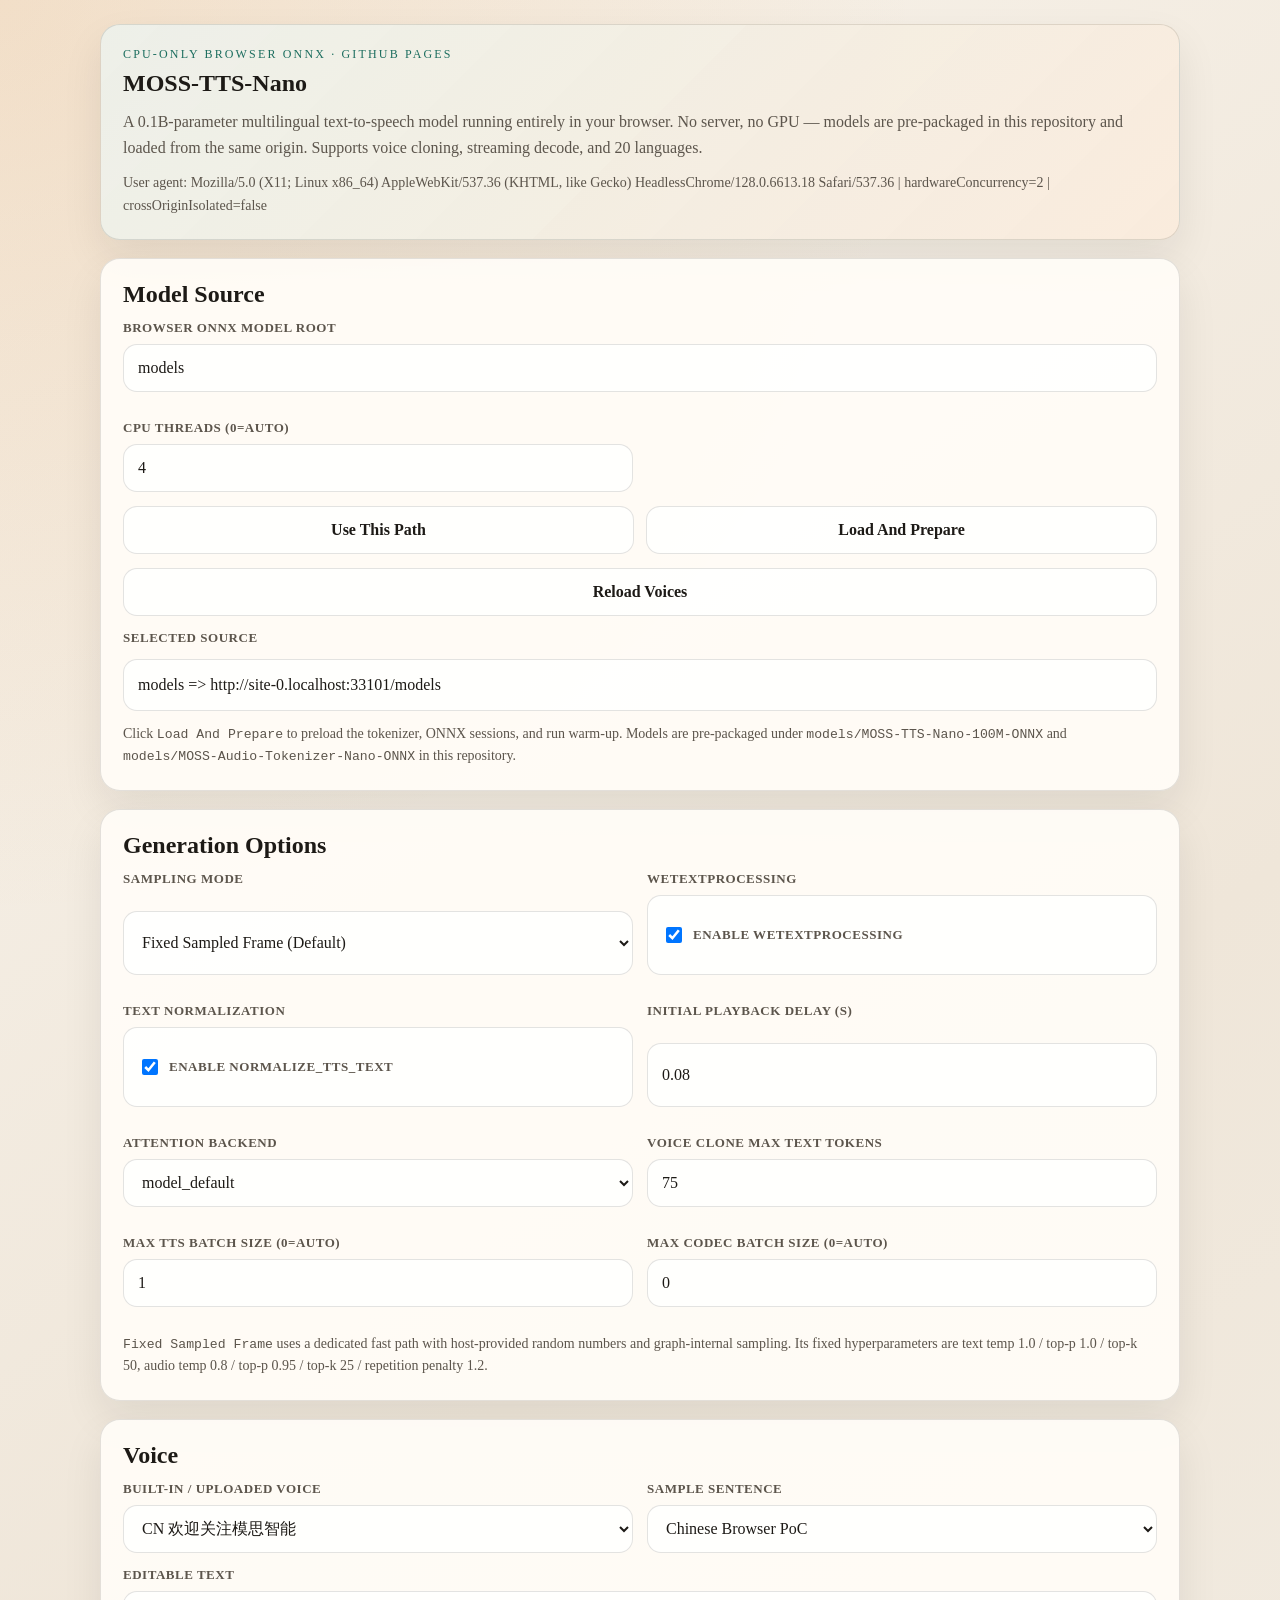
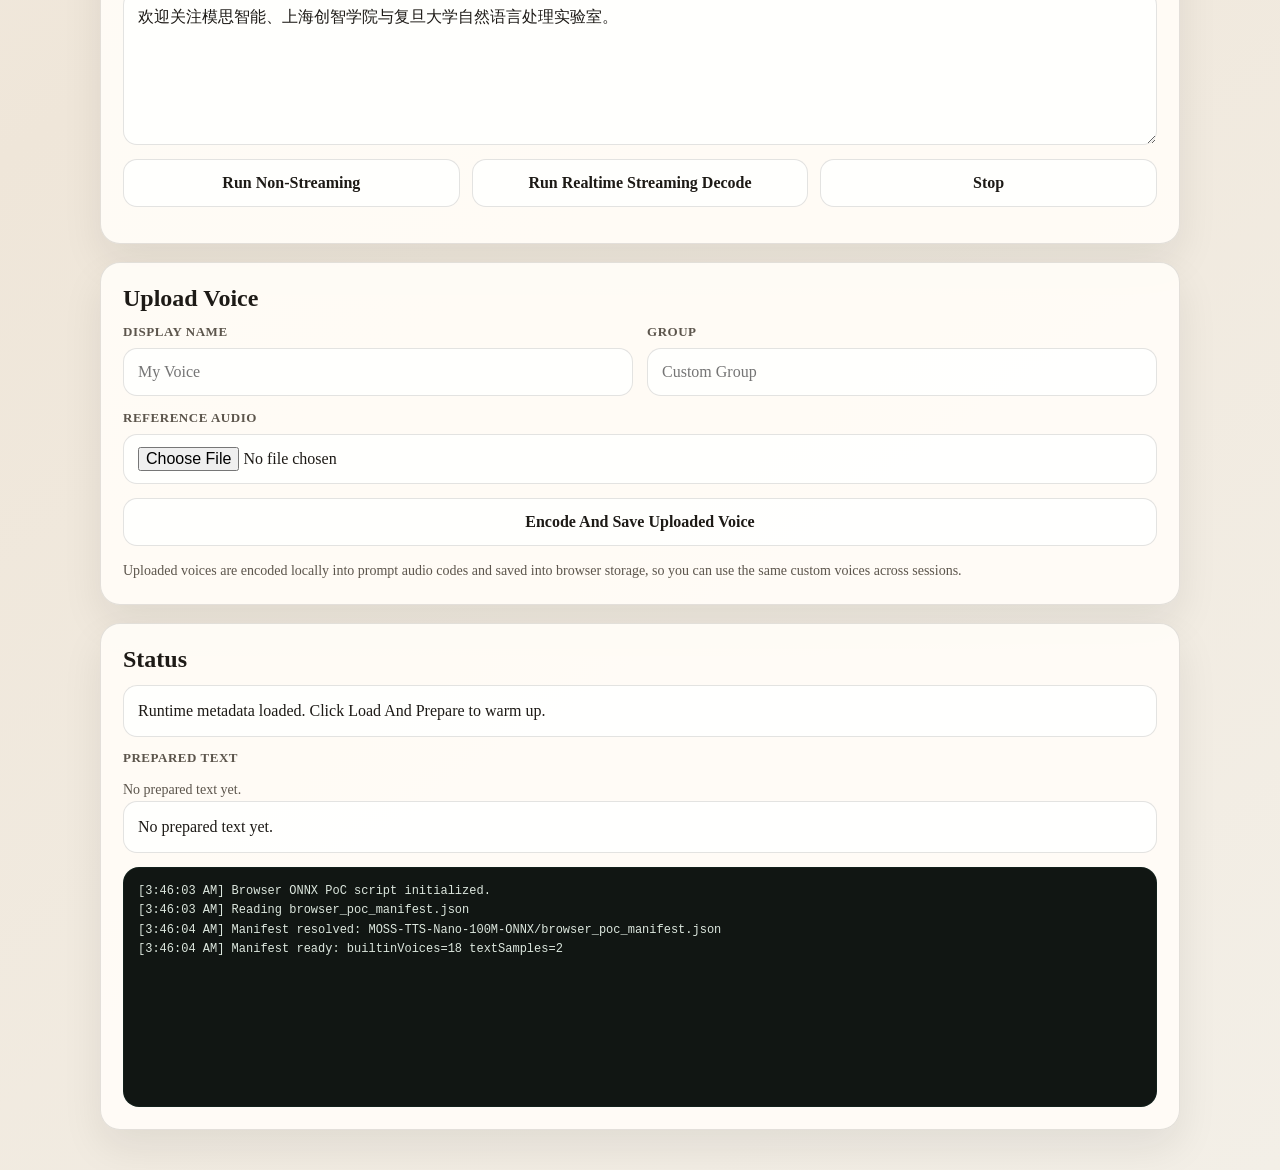
==== index.html @ bf4d9d35 "feat: Deploy MOSS-TTS-Nano to GitHub Pages Co-authored-by: traeagent <traeagent@users.noreply.github" ====
<!DOCTYPE html>
<html lang="en">
<head>
  <meta charset="UTF-8">
  <meta name="viewport" content="width=device-width, initial-scale=1.0">
  <title>MOSS-TTS-Nano · Browser TTS</title>
  <meta name="description" content="MOSS-TTS-Nano 0.1B multilingual TTS running entirely in your browser via ONNX Runtime Web. No server, no GPU — open and use.">
  <link rel="icon" href="assets/mosi-logo.png" type="image/png">
  <link rel="stylesheet" href="app.css">
</head>
<body>
  <main class="layout">
    <section class="panel hero">
      <p class="eyebrow">CPU-only Browser ONNX · GitHub Pages</p>
      <h1>MOSS-TTS-Nano</h1>
      <p class="lead">
        A 0.1B-parameter multilingual text-to-speech model running entirely in your browser.
        No server, no GPU — models are pre-packaged in this repository and loaded from the same origin.
        Supports voice cloning, streaming decode, and 20 languages.
      </p>
      <p id="browser-info" class="meta"></p>
    </section>

    <section class="panel">
      <h2>Model Source</h2>
      <div class="grid two-up">
        <label class="field wide">
          <span>Browser ONNX Model Root</span>
          <input
            id="model-dir-path"
            type="text"
            spellcheck="false"
            placeholder="models"
          >
        </label>
        <label class="field">
          <span>CPU Threads (0=auto)</span>
          <input id="cpu-thread-count" type="number" min="0" step="1" value="4">
        </label>
      </div>
      <div class="actions">
        <button id="btn-use-model-path" type="button">Use This Path</button>
        <button id="btn-load-poc-assets" type="button">Load And Prepare</button>
      </div>
      <div class="actions">
        <button id="btn-reload-voices" type="button">Reload Voices</button>
      </div>
      <p class="field-label">Selected Source</p>
      <div id="model-dir-value" class="readonly">No path selected.</div>
      <p class="meta">
        Click <code>Load And Prepare</code> to preload the tokenizer, ONNX sessions, and run warm-up.
        Models are pre-packaged under <code>models/MOSS-TTS-Nano-100M-ONNX</code> and
        <code>models/MOSS-Audio-Tokenizer-Nano-ONNX</code> in this repository.
      </p>
    </section>

    <section class="panel">
      <h2>Generation Options</h2>
      <div class="grid two-up">
        <label class="field">
          <span>Sampling Mode</span>
          <select id="sample-mode">
            <option value="fixed">Fixed Sampled Frame (Default)</option>
            <option value="full">Sample Full</option>
          </select>
        </label>
        <div class="field checkbox-field">
          <span>WeTextProcessing</span>
          <label class="checkbox-label checkbox-card" for="wetext-processing-enabled">
            <input id="wetext-processing-enabled" type="checkbox" checked>
            <span>Enable WeTextProcessing</span>
          </label>
        </div>
        <div class="field checkbox-field">
          <span>Text Normalization</span>
          <label class="checkbox-label checkbox-card" for="normalize-tts-text-enabled">
            <input id="normalize-tts-text-enabled" type="checkbox" checked>
            <span>Enable normalize_tts_text</span>
          </label>
        </div>
        <label class="field">
          <span>Initial Playback Delay (s)</span>
          <input id="initial-playback-delay" type="number" min="0" step="0.01" value="0.08">
        </label>
        <label class="field">
          <span>Attention Backend</span>
          <select id="attn-implementation">
            <option value="model_default">model_default</option>
            <option value="sdpa">sdpa</option>
            <option value="eager">eager</option>
          </select>
        </label>
        <label class="field">
          <span>Voice Clone Max Text Tokens</span>
          <input id="voice-clone-max-text-tokens" type="number" min="25" step="1" value="75">
        </label>
        <label class="field">
          <span>Max TTS Batch Size (0=auto)</span>
          <input id="tts-max-batch-size" type="number" min="0" step="1" value="1">
        </label>
        <label class="field">
          <span>Max Codec Batch Size (0=auto)</span>
          <input id="codec-max-batch-size" type="number" min="0" step="1" value="0">
        </label>
      </div>
      <p class="meta">
        <code>Fixed Sampled Frame</code> uses a dedicated fast path with host-provided random numbers and graph-internal sampling.
        Its fixed hyperparameters are text temp 1.0 / top-p 1.0 / top-k 50, audio temp 0.8 / top-p 0.95 / top-k 25 / repetition penalty 1.2.
      </p>
    </section>

    <section class="panel">
      <h2>Voice</h2>
      <div class="grid two-up">
        <label class="field">
          <span>Built-in / Uploaded Voice</span>
          <select id="voice-select"></select>
        </label>
        <label class="field">
          <span>Sample Sentence</span>
          <select id="sample-select"></select>
        </label>
      </div>
      <label class="field">
        <span>Editable Text</span>
        <textarea id="tts-text" rows="5" placeholder="Enter the text you want to synthesize."></textarea>
      </label>
      <div class="actions">
        <button id="btn-run-non-streaming" type="button" disabled>Run Non-Streaming</button>
        <button id="btn-run-streaming" type="button" disabled>Run Realtime Streaming Decode</button>
        <button id="btn-stop-playback" type="button">Stop</button>
      </div>
    </section>

    <section class="panel">
      <h2>Upload Voice</h2>
      <div class="grid two-up">
        <label class="field">
          <span>Display Name</span>
          <input id="uploaded-voice-name" type="text" maxlength="80" placeholder="My Voice">
        </label>
        <label class="field">
          <span>Group</span>
          <input id="uploaded-voice-group" type="text" maxlength="80" placeholder="Custom Group">
        </label>
      </div>
      <label class="field">
        <span>Reference Audio</span>
        <input id="uploaded-voice-file" type="file" accept=".wav,.mp3,.flac,.ogg,.m4a,audio/*">
      </label>
      <div class="actions">
        <button id="btn-save-uploaded-voice" type="button">Encode And Save Uploaded Voice</button>
      </div>
      <p class="meta">
        Uploaded voices are encoded locally into prompt audio codes and saved into browser storage,
        so you can use the same custom voices across sessions.
      </p>
    </section>

    <section class="panel">
      <h2>Status</h2>
      <div id="status-value" class="readonly"></div>
      <p class="field-label">Prepared Text</p>
      <div id="prepared-text-meta" class="meta">No prepared text yet.</div>
      <div id="prepared-text-value" class="readonly">No prepared text yet.</div>
      <pre id="log-output" class="log-output"></pre>
    </section>
  </main>

  <!-- Cross-origin isolation service worker (enables multi-threaded WASM) -->
  <script src="coi-serviceworker.js"></script>
  <!-- Chrome extension API shim (runtime.getURL / storage.local) -->
  <script src="chrome-shim.js"></script>
  <!-- Browser model store (defines NanoReaderBrowserModelStore) -->
  <script src="model_store.js"></script>
  <!-- Main application bundle (ES module) -->
  <script type="module" src="app.js"></script>
</body>
</html>
---- app.css ----
:root {
  --bg: #f4efe7;
  --panel: rgba(255, 252, 247, 0.94);
  --ink: #1d1a16;
  --muted: #5c554c;
  --accent: #1c6e5f;
  --accent-2: #d68229;
  --border: rgba(29, 26, 22, 0.12);
  --shadow: 0 18px 40px rgba(29, 26, 22, 0.08);
}

* {
  box-sizing: border-box;
}

body {
  margin: 0;
  min-height: 100vh;
  font-family: Georgia, "Times New Roman", serif;
  color: var(--ink);
  background:
    radial-gradient(circle at top left, rgba(214, 130, 41, 0.18), transparent 30%),
    linear-gradient(145deg, #f8f3eb 0%, #efe6d9 48%, #f3efe7 100%);
}

.layout {
  width: min(1080px, calc(100% - 32px));
  margin: 24px auto 40px;
  display: grid;
  gap: 18px;
}

.panel {
  padding: 22px;
  border: 1px solid var(--border);
  border-radius: 20px;
  background: var(--panel);
  box-shadow: var(--shadow);
}

.hero {
  background:
    linear-gradient(135deg, rgba(28, 110, 95, 0.08), rgba(214, 130, 41, 0.12)),
    var(--panel);
}

.eyebrow {
  margin: 0 0 8px;
  font-size: 12px;
  letter-spacing: 0.18em;
  text-transform: uppercase;
  color: var(--accent);
}

h1,
h2 {
  margin: 0 0 12px;
}

.lead,
.meta {
  margin: 0;
  color: var(--muted);
  line-height: 1.6;
}

.meta {
  margin-top: 12px;
  font-size: 14px;
}

.grid {
  display: grid;
  gap: 14px;
}

.two-up {
  grid-template-columns: repeat(2, minmax(0, 1fr));
}

.field {
  display: grid;
  gap: 8px;
  margin-bottom: 14px;
}

.field.wide {
  grid-column: 1 / -1;
}

.field span,
.field-label {
  font-size: 13px;
  font-weight: 700;
  letter-spacing: 0.04em;
  text-transform: uppercase;
  color: var(--muted);
}

input,
select,
textarea,
button,
.readonly {
  width: 100%;
  border-radius: 14px;
  border: 1px solid var(--border);
  background: rgba(255, 255, 255, 0.82);
  color: var(--ink);
  font: inherit;
}

input,
select,
textarea,
.readonly {
  min-height: 48px;
  padding: 12px 14px;
}

textarea {
  min-height: 132px;
  resize: vertical;
  line-height: 1.6;
}

button {
  min-height: 48px;
  padding: 12px 16px;
  font-weight: 700;
  cursor: pointer;
  transition: transform 0.18s ease, border-color 0.18s ease, background-color 0.18s ease;
}

button:hover:not(:disabled) {
  transform: translateY(-1px);
  border-color: rgba(28, 110, 95, 0.42);
}

button:disabled {
  cursor: not-allowed;
  opacity: 0.55;
}

.actions {
  display: flex;
  flex-wrap: wrap;
  gap: 12px;
  margin-bottom: 14px;
}

.actions button {
  flex: 1 1 220px;
}

.checkbox-label {
  display: inline-flex;
  align-items: center;
  gap: 8px;
  margin: 0;
  color: var(--ink);
  font-weight: 700;
  letter-spacing: 0.04em;
  text-transform: uppercase;
}

.checkbox-label input[type="checkbox"] {
  width: 16px;
  height: 16px;
}

.checkbox-field {
  align-content: start;
}

.checkbox-card {
  width: 100%;
  min-height: 48px;
  padding: 12px 14px;
  border: 1px solid var(--border);
  border-radius: 14px;
  background: rgba(255, 255, 255, 0.82);
}

.readonly {
  display: flex;
  align-items: center;
  min-height: 52px;
}

.log-output {
  min-height: 240px;
  margin: 14px 0 0;
  padding: 14px;
  overflow: auto;
  border-radius: 16px;
  border: 1px solid rgba(28, 110, 95, 0.12);
  background: #111613;
  color: #dce7de;
  font-family: "Cascadia Code", Consolas, monospace;
  font-size: 12px;
  line-height: 1.6;
}

code {
  font-family: "Cascadia Code", Consolas, monospace;
  font-size: 0.94em;
}

@media (max-width: 720px) {
  .layout {
    width: min(100%, calc(100% - 20px));
    margin-top: 16px;
  }

  .panel {
    padding: 18px;
  }

  .two-up {
    grid-template-columns: 1fr;
  }
}
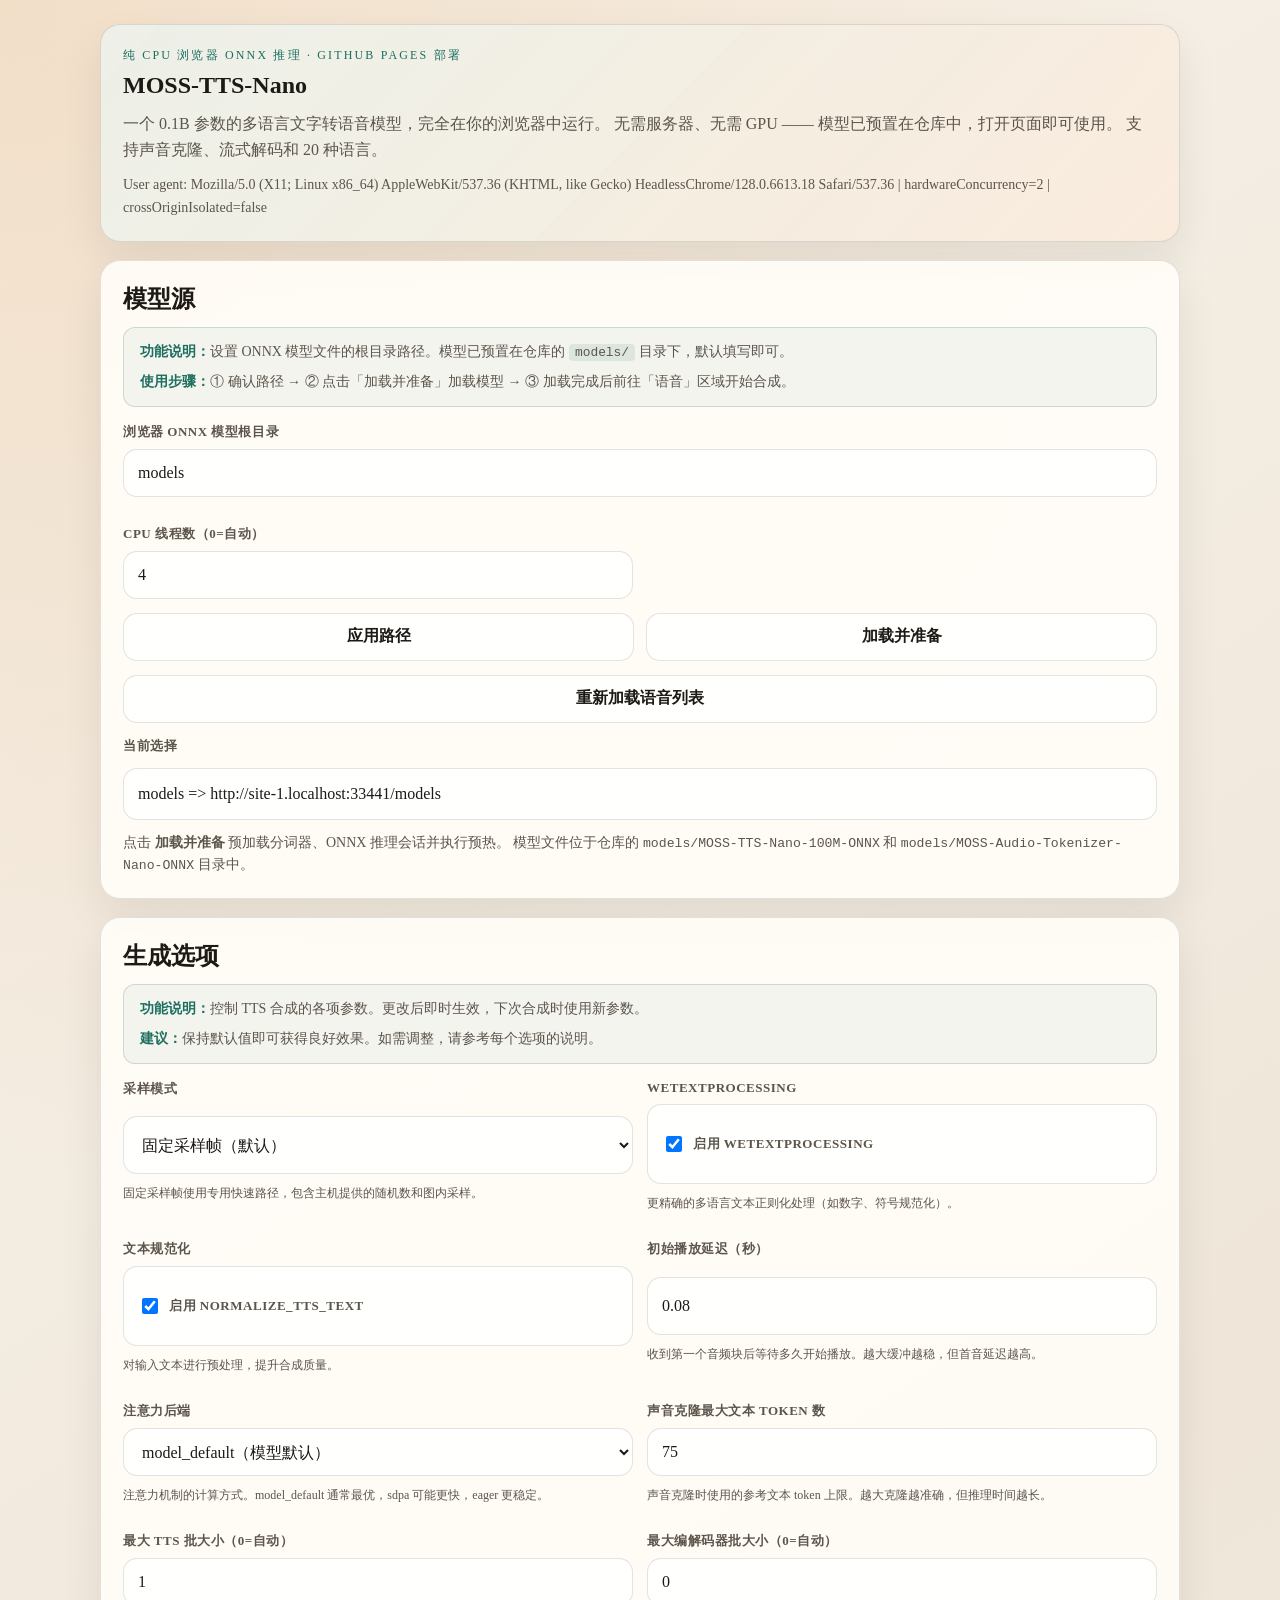
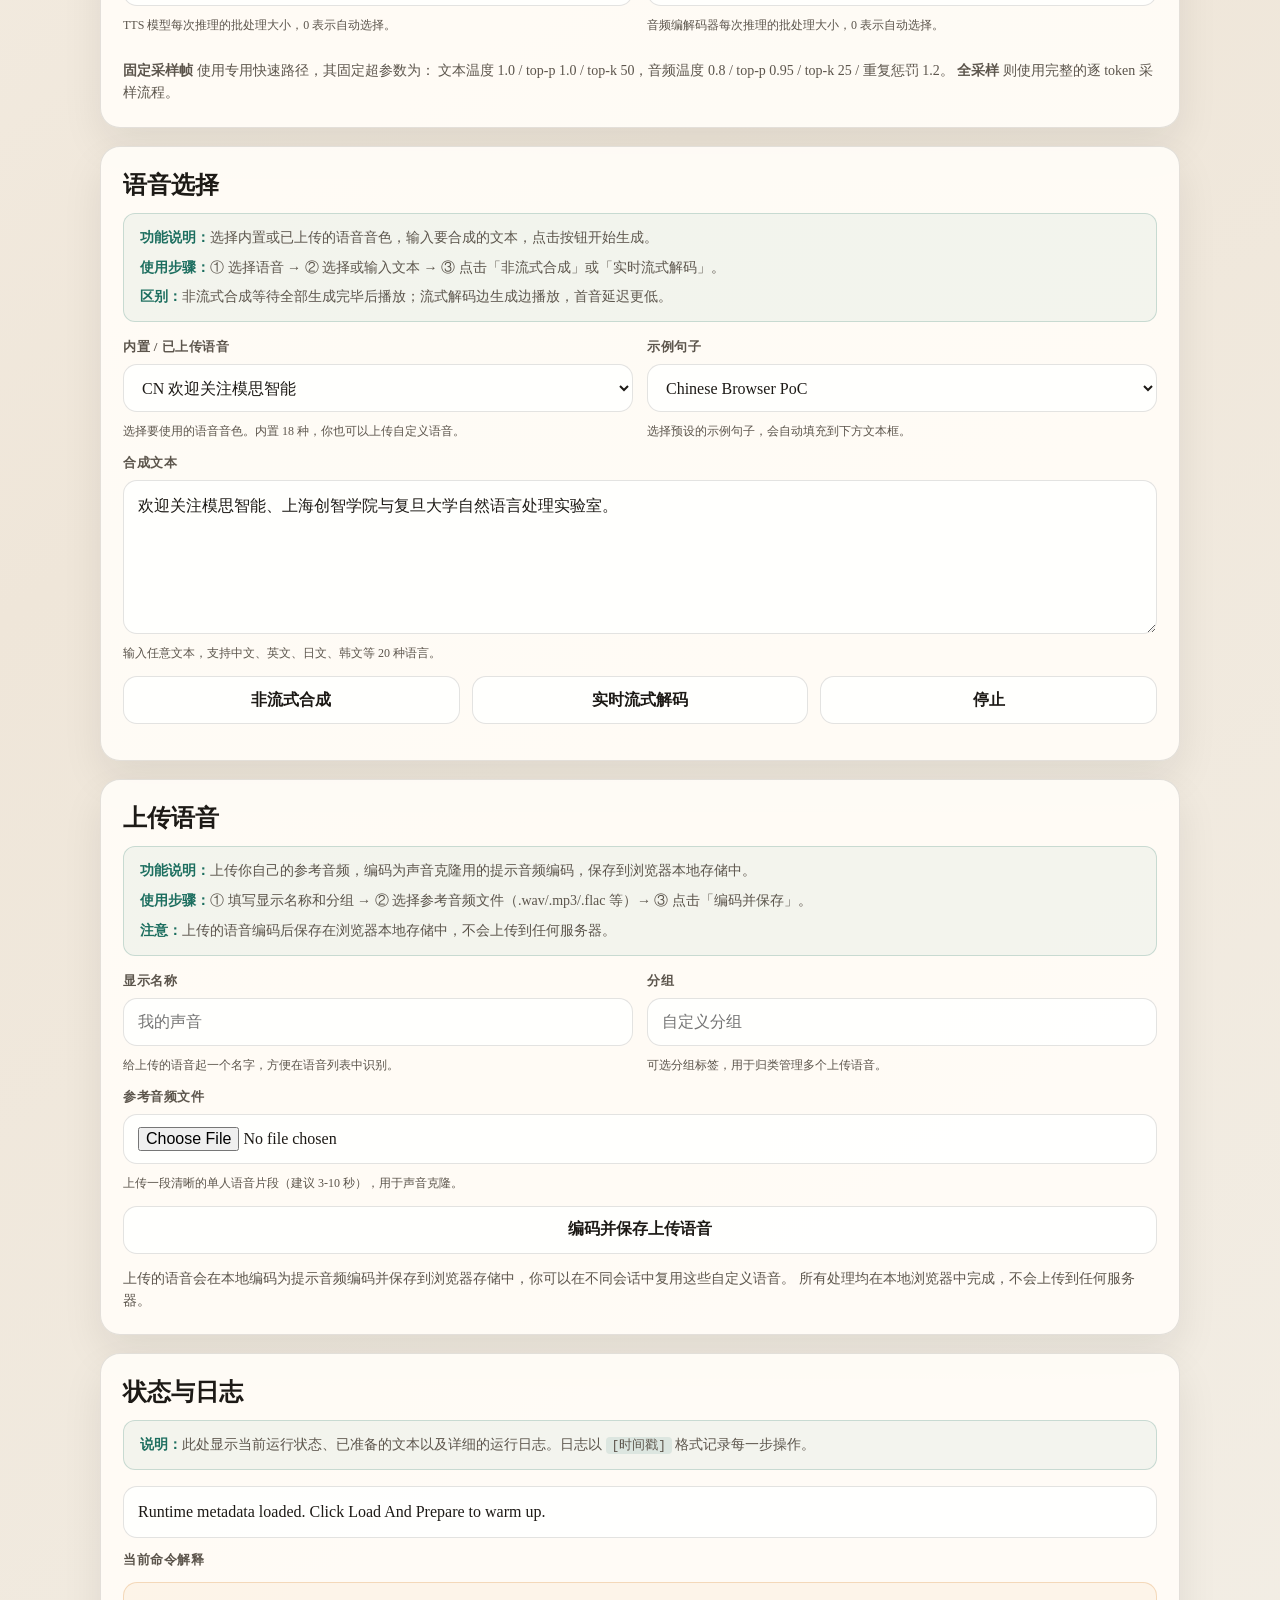
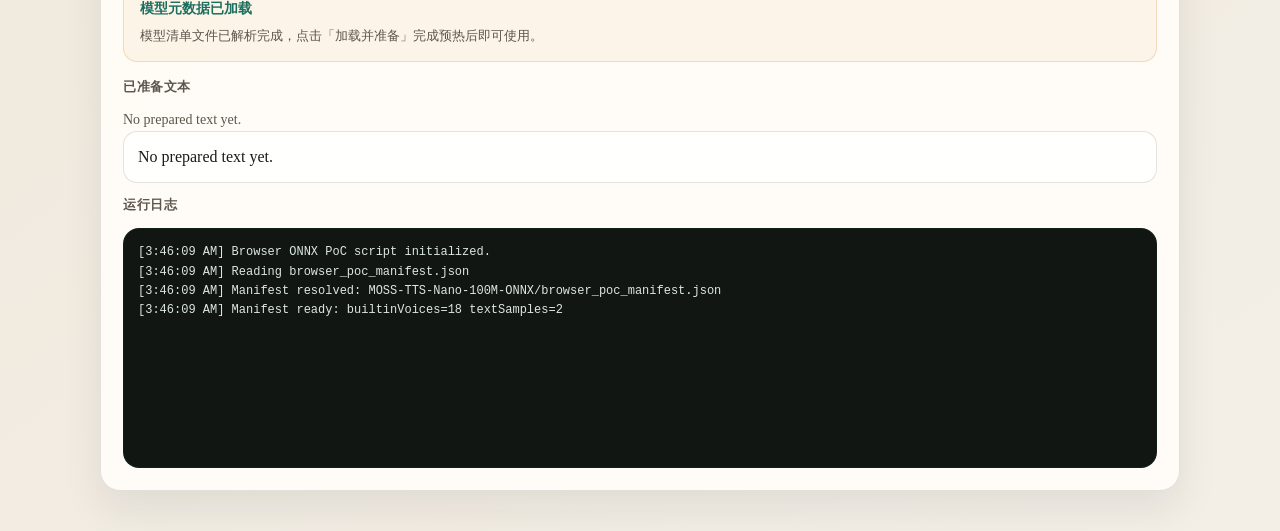
==== commit f6cabf1f: "feat: Deploy MOSS-TTS-Nano to GitHub Pages Co-authored-by: traeagent <traeagent@users.noreply.github" ====
--- a/index.html
+++ b/index.html
@@ -1,31 +1,37 @@
 <!DOCTYPE html>
-<html lang="en">
+<html lang="zh-CN">
 <head>
   <meta charset="UTF-8">
   <meta name="viewport" content="width=device-width, initial-scale=1.0">
-  <title>MOSS-TTS-Nano · Browser TTS</title>
-  <meta name="description" content="MOSS-TTS-Nano 0.1B multilingual TTS running entirely in your browser via ONNX Runtime Web. No server, no GPU — open and use.">
+  <title>MOSS-TTS-Nano · 浏览器文字转语音</title>
+  <meta name="description" content="MOSS-TTS-Nano 0.1B 多语言 TTS 模型，完全在浏览器中运行，通过 ONNX Runtime Web 推理。无需服务器、无需 GPU，打开即用。">
   <link rel="icon" href="assets/mosi-logo.png" type="image/png">
   <link rel="stylesheet" href="app.css">
 </head>
 <body>
   <main class="layout">
+    <!-- 页面标题 -->
     <section class="panel hero">
-      <p class="eyebrow">CPU-only Browser ONNX · GitHub Pages</p>
+      <p class="eyebrow">纯 CPU 浏览器 ONNX 推理 · GitHub Pages 部署</p>
       <h1>MOSS-TTS-Nano</h1>
       <p class="lead">
-        A 0.1B-parameter multilingual text-to-speech model running entirely in your browser.
-        No server, no GPU — models are pre-packaged in this repository and loaded from the same origin.
-        Supports voice cloning, streaming decode, and 20 languages.
+        一个 0.1B 参数的多语言文字转语音模型，完全在你的浏览器中运行。
+        无需服务器、无需 GPU —— 模型已预置在仓库中，打开页面即可使用。
+        支持声音克隆、流式解码和 20 种语言。
       </p>
       <p id="browser-info" class="meta"></p>
     </section>
 
-    <section class="panel">
-      <h2>Model Source</h2>
+    <!-- 模型源 -->
+    <section class="panel">
+      <h2>模型源</h2>
+      <div class="help-box">
+        <p><strong>功能说明：</strong>设置 ONNX 模型文件的根目录路径。模型已预置在仓库的 <code>models/</code> 目录下，默认填写即可。</p>
+        <p><strong>使用步骤：</strong>① 确认路径 → ② 点击「加载并准备」加载模型 → ③ 加载完成后前往「语音」区域开始合成。</p>
+      </div>
       <div class="grid two-up">
         <label class="field wide">
-          <span>Browser ONNX Model Root</span>
+          <span>浏览器 ONNX 模型根目录</span>
           <input
             id="model-dir-path"
             type="text"
@@ -34,146 +40,188 @@
           >
         </label>
         <label class="field">
-          <span>CPU Threads (0=auto)</span>
+          <span>CPU 线程数（0=自动）</span>
           <input id="cpu-thread-count" type="number" min="0" step="1" value="4">
         </label>
       </div>
       <div class="actions">
-        <button id="btn-use-model-path" type="button">Use This Path</button>
-        <button id="btn-load-poc-assets" type="button">Load And Prepare</button>
-      </div>
-      <div class="actions">
-        <button id="btn-reload-voices" type="button">Reload Voices</button>
-      </div>
-      <p class="field-label">Selected Source</p>
-      <div id="model-dir-value" class="readonly">No path selected.</div>
+        <button id="btn-use-model-path" type="button">应用路径</button>
+        <button id="btn-load-poc-assets" type="button">加载并准备</button>
+      </div>
+      <div class="actions">
+        <button id="btn-reload-voices" type="button">重新加载语音列表</button>
+      </div>
+      <p class="field-label">当前选择</p>
+      <div id="model-dir-value" class="readonly">尚未选择路径。</div>
       <p class="meta">
-        Click <code>Load And Prepare</code> to preload the tokenizer, ONNX sessions, and run warm-up.
-        Models are pre-packaged under <code>models/MOSS-TTS-Nano-100M-ONNX</code> and
-        <code>models/MOSS-Audio-Tokenizer-Nano-ONNX</code> in this repository.
-      </p>
-    </section>
-
-    <section class="panel">
-      <h2>Generation Options</h2>
-      <div class="grid two-up">
-        <label class="field">
-          <span>Sampling Mode</span>
+        点击 <strong>加载并准备</strong> 预加载分词器、ONNX 推理会话并执行预热。
+        模型文件位于仓库的 <code>models/MOSS-TTS-Nano-100M-ONNX</code> 和
+        <code>models/MOSS-Audio-Tokenizer-Nano-ONNX</code> 目录中。
+      </p>
+    </section>
+
+    <!-- 生成选项 -->
+    <section class="panel">
+      <h2>生成选项</h2>
+      <div class="help-box">
+        <p><strong>功能说明：</strong>控制 TTS 合成的各项参数。更改后即时生效，下次合成时使用新参数。</p>
+        <p><strong>建议：</strong>保持默认值即可获得良好效果。如需调整，请参考每个选项的说明。</p>
+      </div>
+      <div class="grid two-up">
+        <label class="field">
+          <span>采样模式</span>
           <select id="sample-mode">
-            <option value="fixed">Fixed Sampled Frame (Default)</option>
-            <option value="full">Sample Full</option>
+            <option value="fixed">固定采样帧（默认）</option>
+            <option value="full">全采样</option>
           </select>
+          <small class="field-hint">固定采样帧使用专用快速路径，包含主机提供的随机数和图内采样。</small>
         </label>
         <div class="field checkbox-field">
           <span>WeTextProcessing</span>
           <label class="checkbox-label checkbox-card" for="wetext-processing-enabled">
             <input id="wetext-processing-enabled" type="checkbox" checked>
-            <span>Enable WeTextProcessing</span>
+            <span>启用 WeTextProcessing</span>
           </label>
+          <small class="field-hint">更精确的多语言文本正则化处理（如数字、符号规范化）。</small>
         </div>
         <div class="field checkbox-field">
-          <span>Text Normalization</span>
+          <span>文本规范化</span>
           <label class="checkbox-label checkbox-card" for="normalize-tts-text-enabled">
             <input id="normalize-tts-text-enabled" type="checkbox" checked>
-            <span>Enable normalize_tts_text</span>
+            <span>启用 normalize_tts_text</span>
           </label>
+          <small class="field-hint">对输入文本进行预处理，提升合成质量。</small>
         </div>
         <label class="field">
-          <span>Initial Playback Delay (s)</span>
+          <span>初始播放延迟（秒）</span>
           <input id="initial-playback-delay" type="number" min="0" step="0.01" value="0.08">
-        </label>
-        <label class="field">
-          <span>Attention Backend</span>
+          <small class="field-hint">收到第一个音频块后等待多久开始播放。越大缓冲越稳，但首音延迟越高。</small>
+        </label>
+        <label class="field">
+          <span>注意力后端</span>
           <select id="attn-implementation">
-            <option value="model_default">model_default</option>
-            <option value="sdpa">sdpa</option>
-            <option value="eager">eager</option>
+            <option value="model_default">model_default（模型默认）</option>
+            <option value="sdpa">sdpa（缩放点积注意力）</option>
+            <option value="eager">eager（贪婪计算）</option>
           </select>
-        </label>
-        <label class="field">
-          <span>Voice Clone Max Text Tokens</span>
+          <small class="field-hint">注意力机制的计算方式。model_default 通常最优，sdpa 可能更快，eager 更稳定。</small>
+        </label>
+        <label class="field">
+          <span>声音克隆最大文本 Token 数</span>
           <input id="voice-clone-max-text-tokens" type="number" min="25" step="1" value="75">
-        </label>
-        <label class="field">
-          <span>Max TTS Batch Size (0=auto)</span>
+          <small class="field-hint">声音克隆时使用的参考文本 token 上限。越大克隆越准确，但推理时间越长。</small>
+        </label>
+        <label class="field">
+          <span>最大 TTS 批大小（0=自动）</span>
           <input id="tts-max-batch-size" type="number" min="0" step="1" value="1">
-        </label>
-        <label class="field">
-          <span>Max Codec Batch Size (0=auto)</span>
+          <small class="field-hint">TTS 模型每次推理的批处理大小，0 表示自动选择。</small>
+        </label>
+        <label class="field">
+          <span>最大编解码器批大小（0=自动）</span>
           <input id="codec-max-batch-size" type="number" min="0" step="1" value="0">
+          <small class="field-hint">音频编解码器每次推理的批处理大小，0 表示自动选择。</small>
         </label>
       </div>
       <p class="meta">
-        <code>Fixed Sampled Frame</code> uses a dedicated fast path with host-provided random numbers and graph-internal sampling.
-        Its fixed hyperparameters are text temp 1.0 / top-p 1.0 / top-k 50, audio temp 0.8 / top-p 0.95 / top-k 25 / repetition penalty 1.2.
-      </p>
-    </section>
-
-    <section class="panel">
-      <h2>Voice</h2>
-      <div class="grid two-up">
-        <label class="field">
-          <span>Built-in / Uploaded Voice</span>
+        <strong>固定采样帧</strong> 使用专用快速路径，其固定超参数为：
+        文本温度 1.0 / top-p 1.0 / top-k 50，音频温度 0.8 / top-p 0.95 / top-k 25 / 重复惩罚 1.2。
+        <strong>全采样</strong> 则使用完整的逐 token 采样流程。
+      </p>
+    </section>
+
+    <!-- 语音选择 -->
+    <section class="panel">
+      <h2>语音选择</h2>
+      <div class="help-box">
+        <p><strong>功能说明：</strong>选择内置或已上传的语音音色，输入要合成的文本，点击按钮开始生成。</p>
+        <p><strong>使用步骤：</strong>① 选择语音 → ② 选择或输入文本 → ③ 点击「非流式合成」或「实时流式解码」。</p>
+        <p><strong>区别：</strong>非流式合成等待全部生成完毕后播放；流式解码边生成边播放，首音延迟更低。</p>
+      </div>
+      <div class="grid two-up">
+        <label class="field">
+          <span>内置 / 已上传语音</span>
           <select id="voice-select"></select>
-        </label>
-        <label class="field">
-          <span>Sample Sentence</span>
+          <small class="field-hint">选择要使用的语音音色。内置 18 种，你也可以上传自定义语音。</small>
+        </label>
+        <label class="field">
+          <span>示例句子</span>
           <select id="sample-select"></select>
+          <small class="field-hint">选择预设的示例句子，会自动填充到下方文本框。</small>
         </label>
       </div>
       <label class="field">
-        <span>Editable Text</span>
-        <textarea id="tts-text" rows="5" placeholder="Enter the text you want to synthesize."></textarea>
+        <span>合成文本</span>
+        <textarea id="tts-text" rows="5" placeholder="请输入要合成的文本。支持多语言（中文、英文、日文等 20 种语言）。"></textarea>
+        <small class="field-hint">输入任意文本，支持中文、英文、日文、韩文等 20 种语言。</small>
       </label>
       <div class="actions">
-        <button id="btn-run-non-streaming" type="button" disabled>Run Non-Streaming</button>
-        <button id="btn-run-streaming" type="button" disabled>Run Realtime Streaming Decode</button>
-        <button id="btn-stop-playback" type="button">Stop</button>
-      </div>
-    </section>
-
-    <section class="panel">
-      <h2>Upload Voice</h2>
-      <div class="grid two-up">
-        <label class="field">
-          <span>Display Name</span>
-          <input id="uploaded-voice-name" type="text" maxlength="80" placeholder="My Voice">
-        </label>
-        <label class="field">
-          <span>Group</span>
-          <input id="uploaded-voice-group" type="text" maxlength="80" placeholder="Custom Group">
+        <button id="btn-run-non-streaming" type="button" disabled>非流式合成</button>
+        <button id="btn-run-streaming" type="button" disabled>实时流式解码</button>
+        <button id="btn-stop-playback" type="button">停止</button>
+      </div>
+    </section>
+
+    <!-- 上传语音 -->
+    <section class="panel">
+      <h2>上传语音</h2>
+      <div class="help-box">
+        <p><strong>功能说明：</strong>上传你自己的参考音频，编码为声音克隆用的提示音频编码，保存到浏览器本地存储中。</p>
+        <p><strong>使用步骤：</strong>① 填写显示名称和分组 → ② 选择参考音频文件（.wav/.mp3/.flac 等）→ ③ 点击「编码并保存」。</p>
+        <p><strong>注意：</strong>上传的语音编码后保存在浏览器本地存储中，不会上传到任何服务器。</p>
+      </div>
+      <div class="grid two-up">
+        <label class="field">
+          <span>显示名称</span>
+          <input id="uploaded-voice-name" type="text" maxlength="80" placeholder="我的声音">
+          <small class="field-hint">给上传的语音起一个名字，方便在语音列表中识别。</small>
+        </label>
+        <label class="field">
+          <span>分组</span>
+          <input id="uploaded-voice-group" type="text" maxlength="80" placeholder="自定义分组">
+          <small class="field-hint">可选分组标签，用于归类管理多个上传语音。</small>
         </label>
       </div>
       <label class="field">
-        <span>Reference Audio</span>
+        <span>参考音频文件</span>
         <input id="uploaded-voice-file" type="file" accept=".wav,.mp3,.flac,.ogg,.m4a,audio/*">
+        <small class="field-hint">上传一段清晰的单人语音片段（建议 3-10 秒），用于声音克隆。</small>
       </label>
       <div class="actions">
-        <button id="btn-save-uploaded-voice" type="button">Encode And Save Uploaded Voice</button>
+        <button id="btn-save-uploaded-voice" type="button">编码并保存上传语音</button>
       </div>
       <p class="meta">
-        Uploaded voices are encoded locally into prompt audio codes and saved into browser storage,
-        so you can use the same custom voices across sessions.
-      </p>
-    </section>
-
-    <section class="panel">
-      <h2>Status</h2>
+        上传的语音会在本地编码为提示音频编码并保存到浏览器存储中，你可以在不同会话中复用这些自定义语音。
+        所有处理均在本地浏览器中完成，不会上传到任何服务器。
+      </p>
+    </section>
+
+    <!-- 状态与日志 -->
+    <section class="panel">
+      <h2>状态与日志</h2>
+      <div class="help-box">
+        <p><strong>说明：</strong>此处显示当前运行状态、已准备的文本以及详细的运行日志。日志以 <code>[时间戳]</code> 格式记录每一步操作。</p>
+      </div>
       <div id="status-value" class="readonly"></div>
-      <p class="field-label">Prepared Text</p>
-      <div id="prepared-text-meta" class="meta">No prepared text yet.</div>
-      <div id="prepared-text-value" class="readonly">No prepared text yet.</div>
+      <p class="field-label">当前命令解释</p>
+      <div id="status-explanation" class="explanation-box">
+        <p>等待操作…</p>
+        <p class="explanation-detail">页面已就绪，请先在「模型源」区域点击「加载并准备」来加载模型。</p>
+      </div>
+      <p class="field-label">已准备文本</p>
+      <div id="prepared-text-meta" class="meta">尚未准备文本。</div>
+      <div id="prepared-text-value" class="readonly">尚未准备文本。</div>
+      <p class="field-label">运行日志</p>
       <pre id="log-output" class="log-output"></pre>
     </section>
   </main>
 
-  <!-- Cross-origin isolation service worker (enables multi-threaded WASM) -->
+  <!-- 跨域隔离 Service Worker（启用多线程 WASM） -->
   <script src="coi-serviceworker.js"></script>
-  <!-- Chrome extension API shim (runtime.getURL / storage.local) -->
+  <!-- Chrome 扩展 API 垫片（runtime.getURL / storage.local） -->
   <script src="chrome-shim.js"></script>
-  <!-- Browser model store (defines NanoReaderBrowserModelStore) -->
+  <!-- 浏览器模型存储（定义 NanoReaderBrowserModelStore） -->
   <script src="model_store.js"></script>
-  <!-- Main application bundle (ES module) -->
+  <!-- 主应用打包文件（ES 模块） -->
   <script type="module" src="app.js"></script>
 </body>
-</html>
+</html>
--- a/app.css
+++ b/app.css
@@ -188,11 +188,99 @@
   min-height: 52px;
 }
 
+/* ========== 帮助提示框 ========== */
+.help-box {
+  margin-bottom: 16px;
+  padding: 12px 16px;
+  border-radius: 12px;
+  border: 1px solid rgba(28, 110, 95, 0.2);
+  background: rgba(28, 110, 95, 0.05);
+  font-size: 14px;
+  line-height: 1.7;
+  color: var(--muted);
+}
+
+.help-box p {
+  margin: 0 0 6px;
+}
+
+.help-box p:last-child {
+  margin-bottom: 0;
+}
+
+.help-box strong {
+  color: var(--accent);
+}
+
+.help-box code {
+  font-size: 0.92em;
+  background: rgba(28, 110, 95, 0.1);
+  padding: 1px 6px;
+  border-radius: 4px;
+}
+
+/* ========== 字段提示 ========== */
+.field-hint {
+  display: block;
+  font-size: 12px;
+  color: var(--muted);
+  line-height: 1.5;
+  margin-top: 2px;
+  text-transform: none;
+  font-weight: 400;
+  letter-spacing: 0;
+}
+
+/* ========== 状态解释框 ========== */
+.explanation-box {
+  margin-bottom: 16px;
+  padding: 14px 16px;
+  border-radius: 14px;
+  border: 1px solid rgba(214, 130, 41, 0.25);
+  background: rgba(214, 130, 41, 0.06);
+  font-size: 14px;
+  line-height: 1.7;
+  color: var(--ink);
+  transition: border-color 0.3s ease, background-color 0.3s ease;
+}
+
+.explanation-box p {
+  margin: 0 0 4px;
+}
+
+.explanation-box p:last-child {
+  margin-bottom: 0;
+}
+
+.explanation-box .explanation-summary {
+  font-weight: 700;
+  color: var(--accent);
+}
+
+.explanation-box .explanation-detail {
+  font-size: 13px;
+  color: var(--muted);
+}
+
+.explanation-box.error {
+  border-color: rgba(200, 50, 50, 0.35);
+  background: rgba(200, 50, 50, 0.06);
+}
+
+.explanation-box.error .explanation-summary {
+  color: #c83232;
+}
+
+/* ========== 日志输出（黑框） ========== */
 .log-output {
   min-height: 240px;
+  max-height: 480px;
   margin: 14px 0 0;
   padding: 14px;
   overflow: auto;
+  white-space: pre-wrap;
+  word-break: break-all;
+  overflow-wrap: break-word;
   border-radius: 16px;
   border: 1px solid rgba(28, 110, 95, 0.12);
   background: #111613;
@@ -202,6 +290,32 @@
   line-height: 1.6;
 }
 
+/* 自定义滚动条样式（WebKit 浏览器） */
+.log-output::-webkit-scrollbar {
+  width: 8px;
+  height: 8px;
+}
+
+.log-output::-webkit-scrollbar-track {
+  background: rgba(220, 231, 222, 0.05);
+  border-radius: 4px;
+}
+
+.log-output::-webkit-scrollbar-thumb {
+  background: rgba(220, 231, 222, 0.25);
+  border-radius: 4px;
+}
+
+.log-output::-webkit-scrollbar-thumb:hover {
+  background: rgba(220, 231, 222, 0.4);
+}
+
+/* Firefox 滚动条样式 */
+.log-output {
+  scrollbar-width: thin;
+  scrollbar-color: rgba(220, 231, 222, 0.25) rgba(220, 231, 222, 0.05);
+}
+
 code {
   font-family: "Cascadia Code", Consolas, monospace;
   font-size: 0.94em;
@@ -220,4 +334,4 @@
   .two-up {
     grid-template-columns: 1fr;
   }
-}
+}
